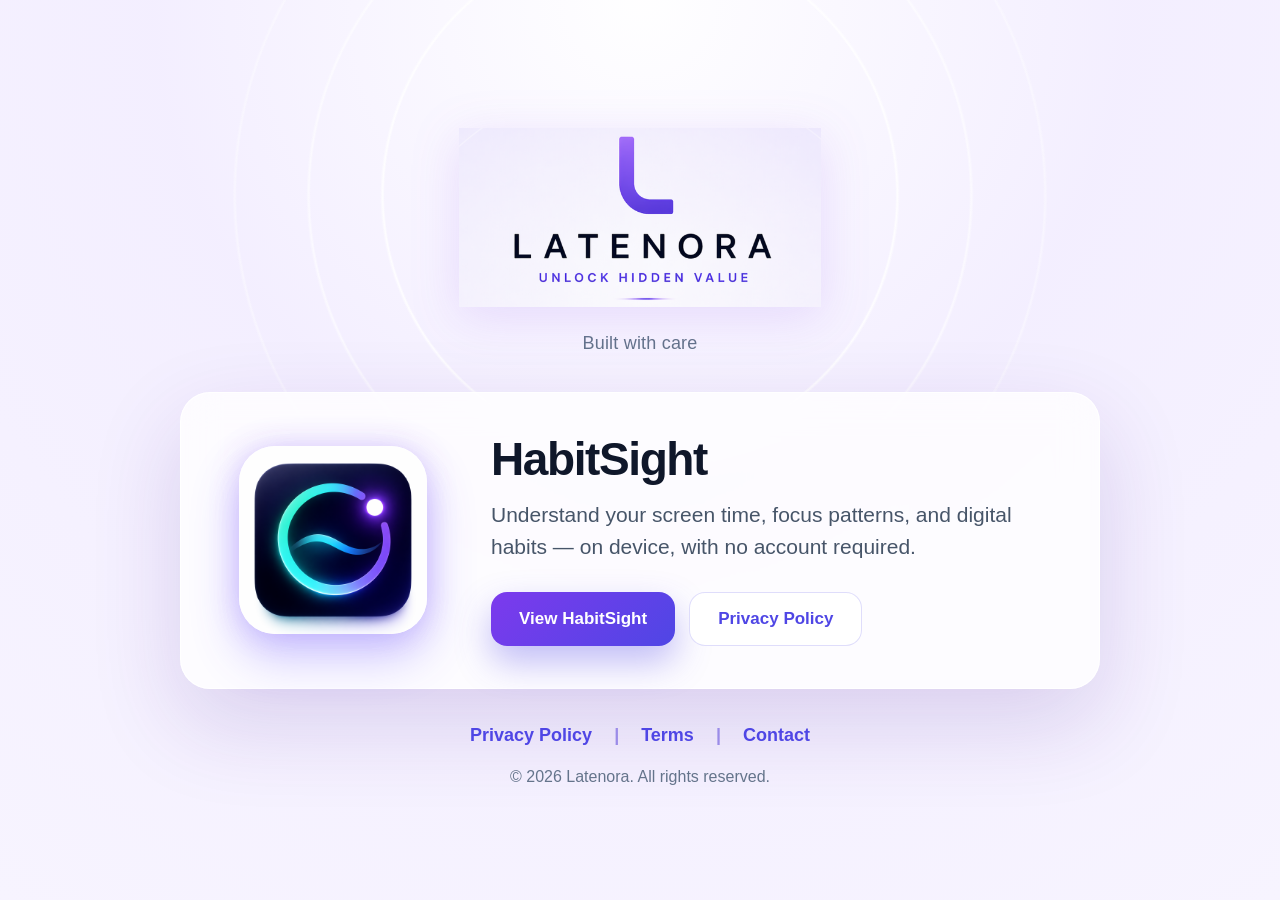
==== about.html @ 4fd573fd "HabitSight website release prep" ====
<!DOCTYPE html>
<html lang="en">
<head>
  <meta charset="UTF-8" />
  <meta http-equiv="refresh" content="0; url=index.html#about-latenora" />
  <meta name="viewport" content="width=device-width, initial-scale=1.0" />

  <title>About | Latenora</title>

  <link rel="stylesheet" href="assets/css/variables.css">
  <link rel="stylesheet" href="assets/css/base.css">
  <link rel="stylesheet" href="assets/css/layout.css">

  <script>
    window.location.replace("index.html#about-latenora");
  </script>
</head>

<body>
  <p>Redirecting to About Latenora...</p>

  <footer class="footer">
    <div class="container">
      <div class="footer-bottom">
        <div>&copy; 2026 Latenora. All rights reserved.</div>
      </div>
    </div>
  </footer>
</body>
</html>
---- assets/css/variables.css ----
:root {
  /* Colors */
  --bg: #fbfbfd;
  --white: #ffffff;
  --text: #07081f;
  --muted: #5e6678;
  --line: rgba(10, 12, 30, 0.09);
  --primary: #6f42ff;
  --primary-dark: #4f2bdc;
  --primary-soft: #f0ebff;
  --green: #54bd89;
  --color-text: var(--text);
  --color-text-muted: var(--muted);
  --color-accent: var(--primary);

  /* Shadows */
  --shadow: 0 24px 80px rgba(24, 18, 61, 0.10);
  --shadow-soft: 0 12px 36px rgba(24, 18, 61, 0.06);

  /* Radius */
  --radius: 28px;

  /* Spacing */
  --space-xs: 8px;
  --space-sm: 16px;
  --space-md: 24px;
  --space-lg: 36px;
  --space-xl: 48px;
  --space-2xl: 64px;
}
---- assets/css/base.css ----
/* Reset */
* {
  box-sizing: border-box;
  margin: 0;
  padding: 0;
}

html {
  scroll-behavior: smooth;
}

body {
  font-family: Inter, -apple-system, BlinkMacSystemFont, "Segoe UI", sans-serif;
  color: var(--text);
  background:
    radial-gradient(circle at 12% 8%, rgba(111, 66, 255, 0.10), transparent 26%),
    radial-gradient(circle at 88% 14%, rgba(111, 66, 255, 0.12), transparent 30%),
    linear-gradient(180deg, #ffffff 0%, #fbfbfd 48%, #f7f4ff 100%);
  overflow-x: hidden;
}

a {
  color: inherit;
  text-decoration: none;
}

/* Print styles */
@media print {
  html {
    scroll-behavior: auto;
  }

  body {
    background: #ffffff;
    -webkit-print-color-adjust: exact;
    print-color-adjust: exact;
  }
}
---- assets/css/layout.css ----
/* Layout */
html,
body {
  min-height: 100%;
}

body {
  min-height: 100vh;
  display: flex;
  flex-direction: column;
}

.container {
  width: min(1160px, calc(100% - 44px));
  margin: 0 auto;
}

main {
  flex: 1;
}

/* Navbar */
.navbar {
  min-height: 82px;
  position: sticky;
  top: 0;
  z-index: 100;
  display: flex;
  align-items: center;
  justify-content: flex-start;
  gap: 84px;
  padding: 1.35rem clamp(24px, 5.4vw, 92px);
  background: rgba(255, 255, 255, 0.92);
  border-bottom: 1px solid var(--line);
  box-shadow: 0 10px 34px rgba(24, 18, 61, 0.035);
  backdrop-filter: blur(22px);
  -webkit-backdrop-filter: blur(22px);
}

.brand {
  display: inline-flex;
  align-items: center;
  gap: 0.95rem;
  text-decoration: none;
  flex: 0 0 auto;
}

.navbar .brand {
  display: flex;
  align-items: center;
  text-decoration: none;
}

.navbar-brand-image {
  width: 235px;
  height: auto;
  display: block;
}

.nav-links {
  display: flex;
  align-items: center;
  gap: 48px;
  margin-left: 40px;
  font-size: 15px;
  font-weight: 750;
  color: #252a3d;
}

.nav-links > a,
.nav-dropdown > a,
.nav-dropdown-toggle {
  padding: 30px 0;
  position: relative;
  border: 0;
  background: transparent;
  color: inherit;
  font: inherit;
  cursor: pointer;
  transition: color 220ms cubic-bezier(.2,.8,.2,1), transform 220ms cubic-bezier(.2,.8,.2,1);
}

.nav-links > a::after,
.nav-dropdown > a::after,
.nav-dropdown-toggle::after {
  content: "";
  position: absolute;
  left: 0;
  right: 0;
  bottom: 22px;
  height: 2px;
  border-radius: 999px;
  background: rgba(111, 66, 255, 0.42);
  transform: scaleX(0);
  transform-origin: center;
  transition: transform 220ms cubic-bezier(.2,.8,.2,1);
}

.nav-links > a:hover,
.nav-dropdown:hover > a,
.nav-dropdown:hover > .nav-dropdown-toggle,
.nav-dropdown.is-open > a,
.nav-dropdown.is-open > .nav-dropdown-toggle {
  color: var(--primary);
  transform: translateY(-1px);
}

.nav-links > a:hover::after,
.nav-dropdown:hover > a::after,
.nav-dropdown:hover > .nav-dropdown-toggle::after,
.nav-dropdown.is-open > a::after,
.nav-dropdown.is-open > .nav-dropdown-toggle::after {
  transform: scaleX(1);
}

.nav-dropdown-toggle:focus-visible {
  outline: 2px solid rgba(111, 66, 255, 0.42);
  outline-offset: 6px;
}

.nav-dropdown {
  position: relative;
  display: flex;
  align-items: center;
}

.dropdown-menu {
  position: absolute;
  top: calc(100% - 8px);
  left: 50%;
  z-index: 120;
  display: grid;
  gap: 4px;
  min-width: 220px;
  padding: 10px;
  border: 1px solid rgba(18, 20, 38, 0.08);
  border-radius: 16px;
  background: rgba(255, 255, 255, 0.86);
  box-shadow: 0 22px 60px rgba(24, 18, 61, 0.14);
  backdrop-filter: blur(22px);
  -webkit-backdrop-filter: blur(22px);
  opacity: 0;
  visibility: hidden;
  pointer-events: none;
  transform: translate(-50%, 10px);
  transition:
    opacity 180ms cubic-bezier(.2,.8,.2,1),
    visibility 180ms cubic-bezier(.2,.8,.2,1),
    transform 180ms cubic-bezier(.2,.8,.2,1);
}

.nav-dropdown:hover .dropdown-menu,
.nav-dropdown.is-open .dropdown-menu {
  opacity: 1;
  visibility: visible;
  pointer-events: auto;
  transform: translate(-50%, 0);
}

.dropdown-menu a {
  display: block;
  padding: 12px 14px;
  border-radius: 12px;
  color: #252a3d;
  font-size: 14px;
  font-weight: 700;
  line-height: 1.2;
  white-space: nowrap;
  transition:
    background-color 180ms cubic-bezier(.2,.8,.2,1),
    color 180ms cubic-bezier(.2,.8,.2,1),
    transform 180ms cubic-bezier(.2,.8,.2,1);
}

.dropdown-menu a:hover,
.dropdown-menu a:focus-visible {
  color: var(--primary);
  background: rgba(111, 66, 255, 0.09);
  transform: translateX(2px);
}

/* Footer */
.footer {
  background: #07081f;
  color: var(--white);
  padding: 78px 0 38px;
  -webkit-print-color-adjust: exact;
  print-color-adjust: exact;
}

.footer-grid {
  display: grid;
  grid-template-columns: minmax(240px, 1.8fr) repeat(4, minmax(130px, 1fr));
  gap: clamp(28px, 4.2vw, 54px);
  align-items: start;
  margin-bottom: 48px;
}

.footer-brand-block {
  display: flex;
  align-items: flex-start;
  margin-bottom: 24px;
}

.footer-brand-image {
  width: 260px;
  max-width: 100%;
  height: auto;
  display: block;
}

.footer p {
  color: rgba(255,255,255,0.84);
  font-size: 16px;
  line-height: 1.66;
  font-weight: 500;
  max-width: 360px;
}

.footer a {
  color: rgba(255,255,255,0.72);
  font-size: 14px;
  line-height: 1.95;
  font-weight: 550;
  display: block;
  transition: color 0.2s ease, transform 0.2s ease;
}

.footer a:hover {
  color: #ffffff;
  transform: translateX(2px);
}

.footer h4 {
  font-size: 14px;
  margin-bottom: 18px;
  color: var(--white);
  font-weight: 600;
  text-transform: uppercase;
  letter-spacing: 0.05em;
}

.footer-bottom {
  border-top: 1px solid rgba(255,255,255,0.14);
  padding-top: 30px;
  text-align: center;
  color: rgba(255,255,255,0.72);
  font-size: 13px;
  font-weight: 500;
}

/* Responsive Layout */
@media (max-width: 980px) {
  .navbar {
    height: auto;
    padding-top: 18px;
    padding-bottom: 16px;
    flex-direction: column;
    gap: 14px;
  }

  .nav-links {
    display: flex;
    align-items: center;
    justify-content: center;
    gap: clamp(24px, 7vw, 48px);
    margin-left: 0;
  }

  .nav-links > a,
  .nav-dropdown > a,
  .nav-dropdown-toggle {
    padding: 10px 0;
  }

  .nav-links > a::after,
  .nav-dropdown > a::after,
  .nav-dropdown-toggle::after {
    bottom: 4px;
  }

  .dropdown-menu {
    top: calc(100% + 8px);
  }

  .footer-grid {
    grid-template-columns: repeat(2, minmax(0, 1fr));
    gap: 34px 42px;
  }

  .footer-brand-block {
    grid-column: 1 / -1;
    margin-bottom: 0;
  }
}

@media (max-width: 768px) {
  .navbar {
    position: sticky;
    align-items: center;
    padding-left: 18px;
    padding-right: 18px;
  }

  .navbar-brand-image {
    width: 180px;
  }

  .nav-links {
    width: 100%;
    gap: 28px;
    overflow-x: auto;
    padding-bottom: 2px;
    scrollbar-width: none;
  }

  .nav-links::-webkit-scrollbar {
    display: none;
  }

  .footer {
    padding: 60px 0 30px;
  }

  .footer-grid {
    grid-template-columns: 1fr;
    gap: 30px;
  }

  .footer-brand-image {
    width: 220px;
  }
}

@media print {
  * {
    box-shadow: none !important;
    text-shadow: none !important;
  }

  .navbar {
    position: static;
    height: auto;
    padding: 18px 34px;
    background: #ffffff;
  }

  .navbar-brand-image {
    width: 200px;
  }

  .nav-links > a,
  .nav-dropdown > a,
  .nav-dropdown-toggle {
    padding: 0;
  }

  main {
    min-height: 0;
    display: block;
  }

  .footer {
    color: #07081f;
    background: #ffffff;
    border-top: 1px solid rgba(10, 12, 30, 0.10);
    break-before: auto;
    page-break-before: auto;
    break-inside: avoid;
    page-break-inside: avoid;
  }

  .footer a,
  .footer h4,
  .footer-bottom {
    color: #07081f;
  }

  .footer-grid {
    break-inside: avoid;
    page-break-inside: avoid;
  }
}
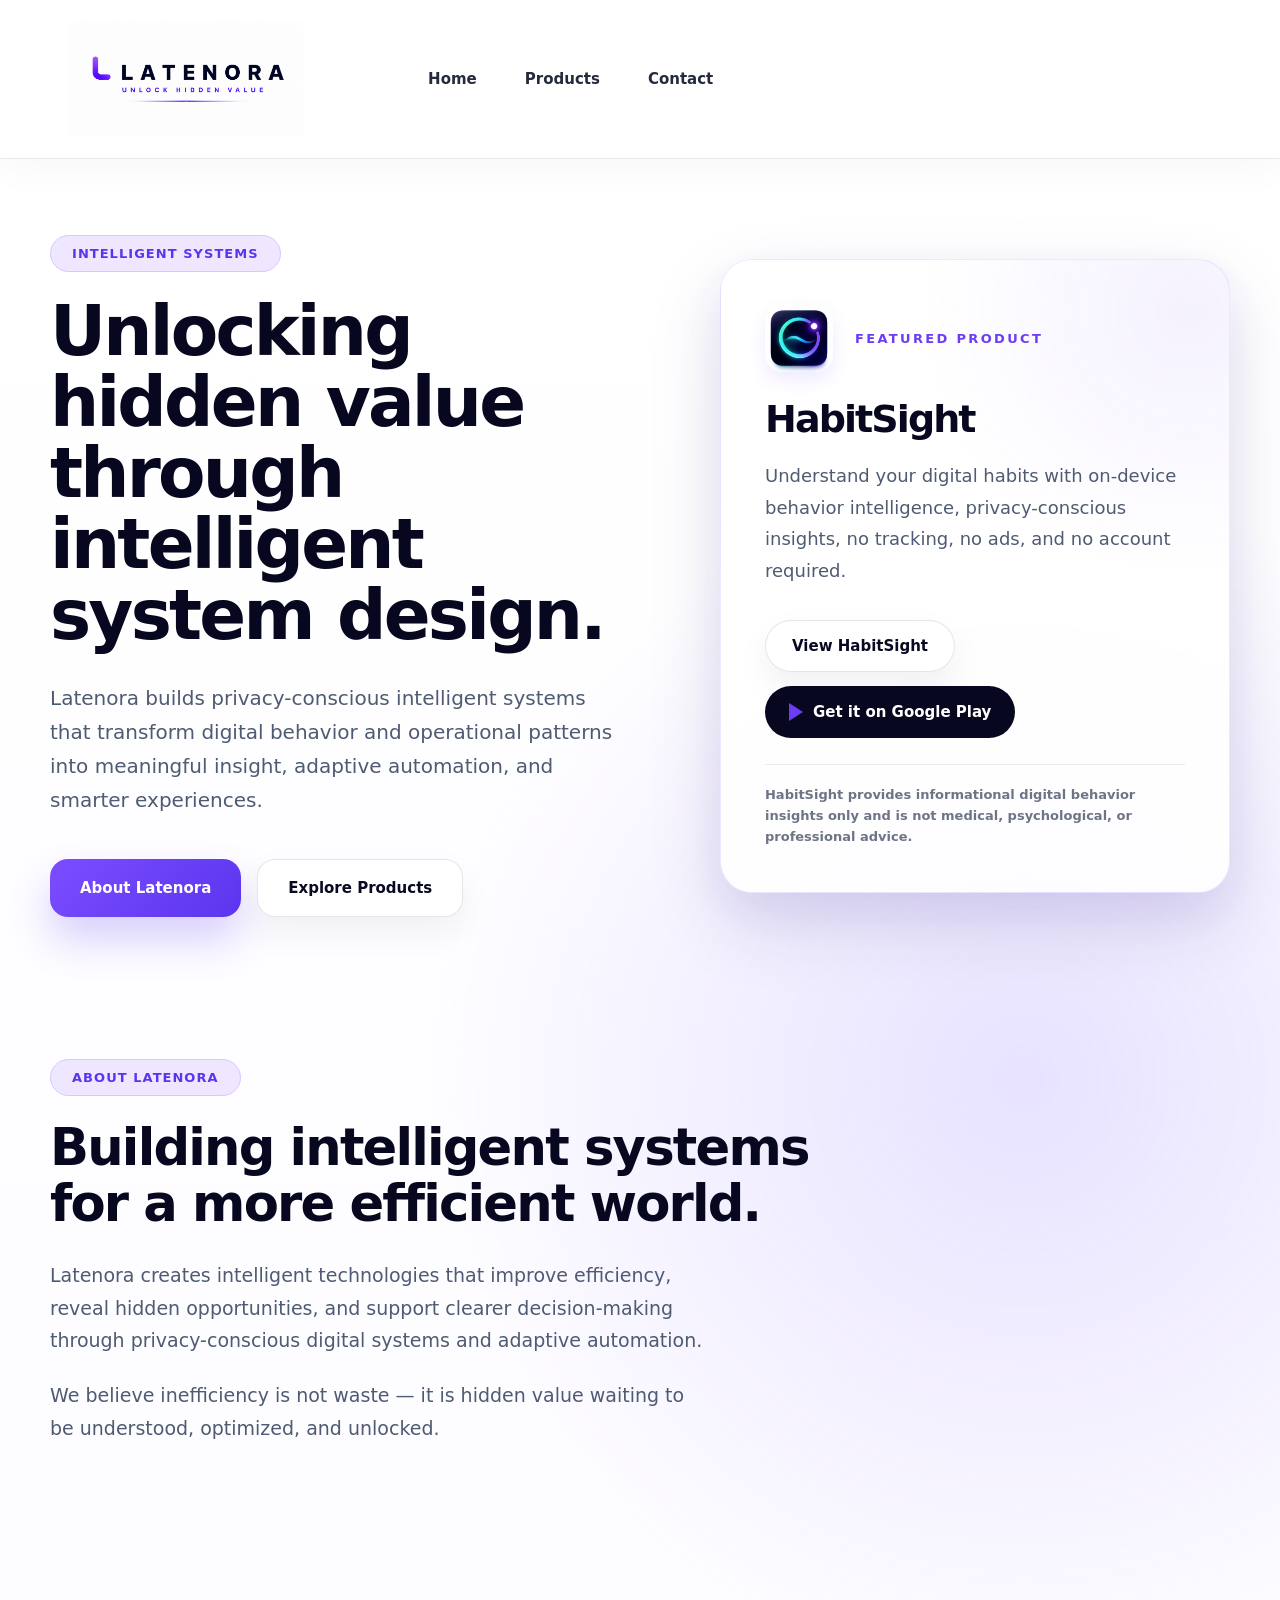
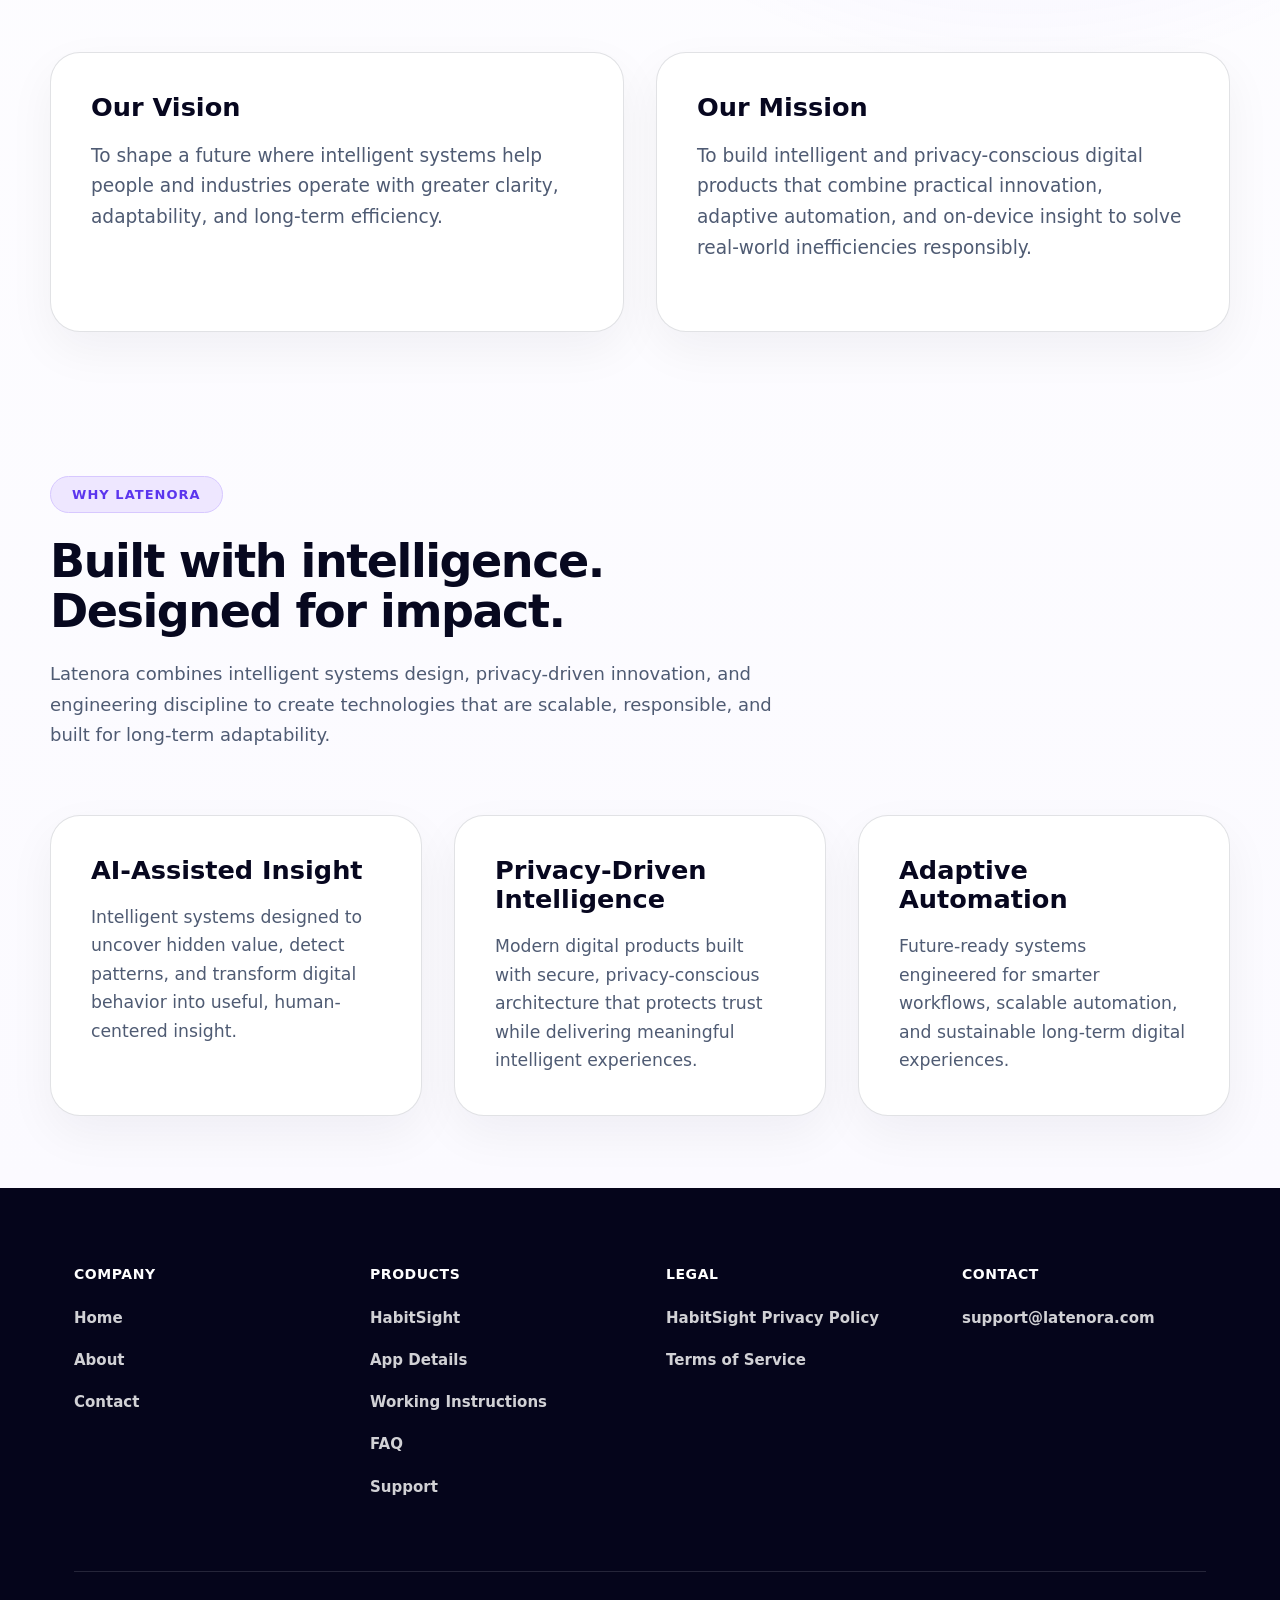
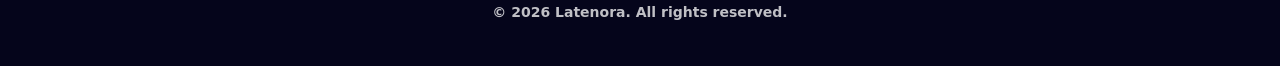
==== commit 4b21f023: "Clean homepage URL navigation" ====
--- a/about.html
+++ b/about.html
@@ -2,7 +2,7 @@
 <html lang="en">
 <head>
   <meta charset="UTF-8" />
-  <meta http-equiv="refresh" content="0; url=index.html#about-latenora" />
+  <meta http-equiv="refresh" content="0; url=/#about-latenora" />
   <meta name="viewport" content="width=device-width, initial-scale=1.0" />
 
   <title>About | Latenora</title>
@@ -12,7 +12,7 @@
   <link rel="stylesheet" href="assets/css/layout.css">
 
   <script>
-    window.location.replace("index.html#about-latenora");
+    window.location.replace("/#about-latenora");
   </script>
 </head>
 
--- a/assets/css/base.css
+++ b/assets/css/base.css
@@ -7,6 +7,7 @@
 
 html {
   scroll-behavior: smooth;
+  scroll-padding-top: 110px;
 }
 
 body {
@@ -24,6 +25,20 @@
   text-decoration: none;
 }
 
+[id] {
+  scroll-margin-top: 110px;
+}
+
+@media (max-width: 980px) {
+  html {
+    scroll-padding-top: 145px;
+  }
+
+  [id] {
+    scroll-margin-top: 145px;
+  }
+}
+
 /* Print styles */
 @media print {
   html {
@@ -35,4 +50,4 @@
     -webkit-print-color-adjust: exact;
     print-color-adjust: exact;
   }
-}+}
--- a/assets/css/layout.css
+++ b/assets/css/layout.css
@@ -190,23 +190,10 @@
 
 .footer-grid {
   display: grid;
-  grid-template-columns: minmax(240px, 1.8fr) repeat(4, minmax(130px, 1fr));
+  grid-template-columns: repeat(4, minmax(130px, 1fr));
   gap: clamp(28px, 4.2vw, 54px);
   align-items: start;
   margin-bottom: 48px;
-}
-
-.footer-brand-block {
-  display: flex;
-  align-items: flex-start;
-  margin-bottom: 24px;
-}
-
-.footer-brand-image {
-  width: 260px;
-  max-width: 100%;
-  height: auto;
-  display: block;
 }
 
 .footer p {
@@ -288,10 +275,6 @@
     gap: 34px 42px;
   }
 
-  .footer-brand-block {
-    grid-column: 1 / -1;
-    margin-bottom: 0;
-  }
 }
 
 @media (max-width: 768px) {
@@ -327,9 +310,6 @@
     gap: 30px;
   }
 
-  .footer-brand-image {
-    width: 220px;
-  }
 }
 
 @media print {
